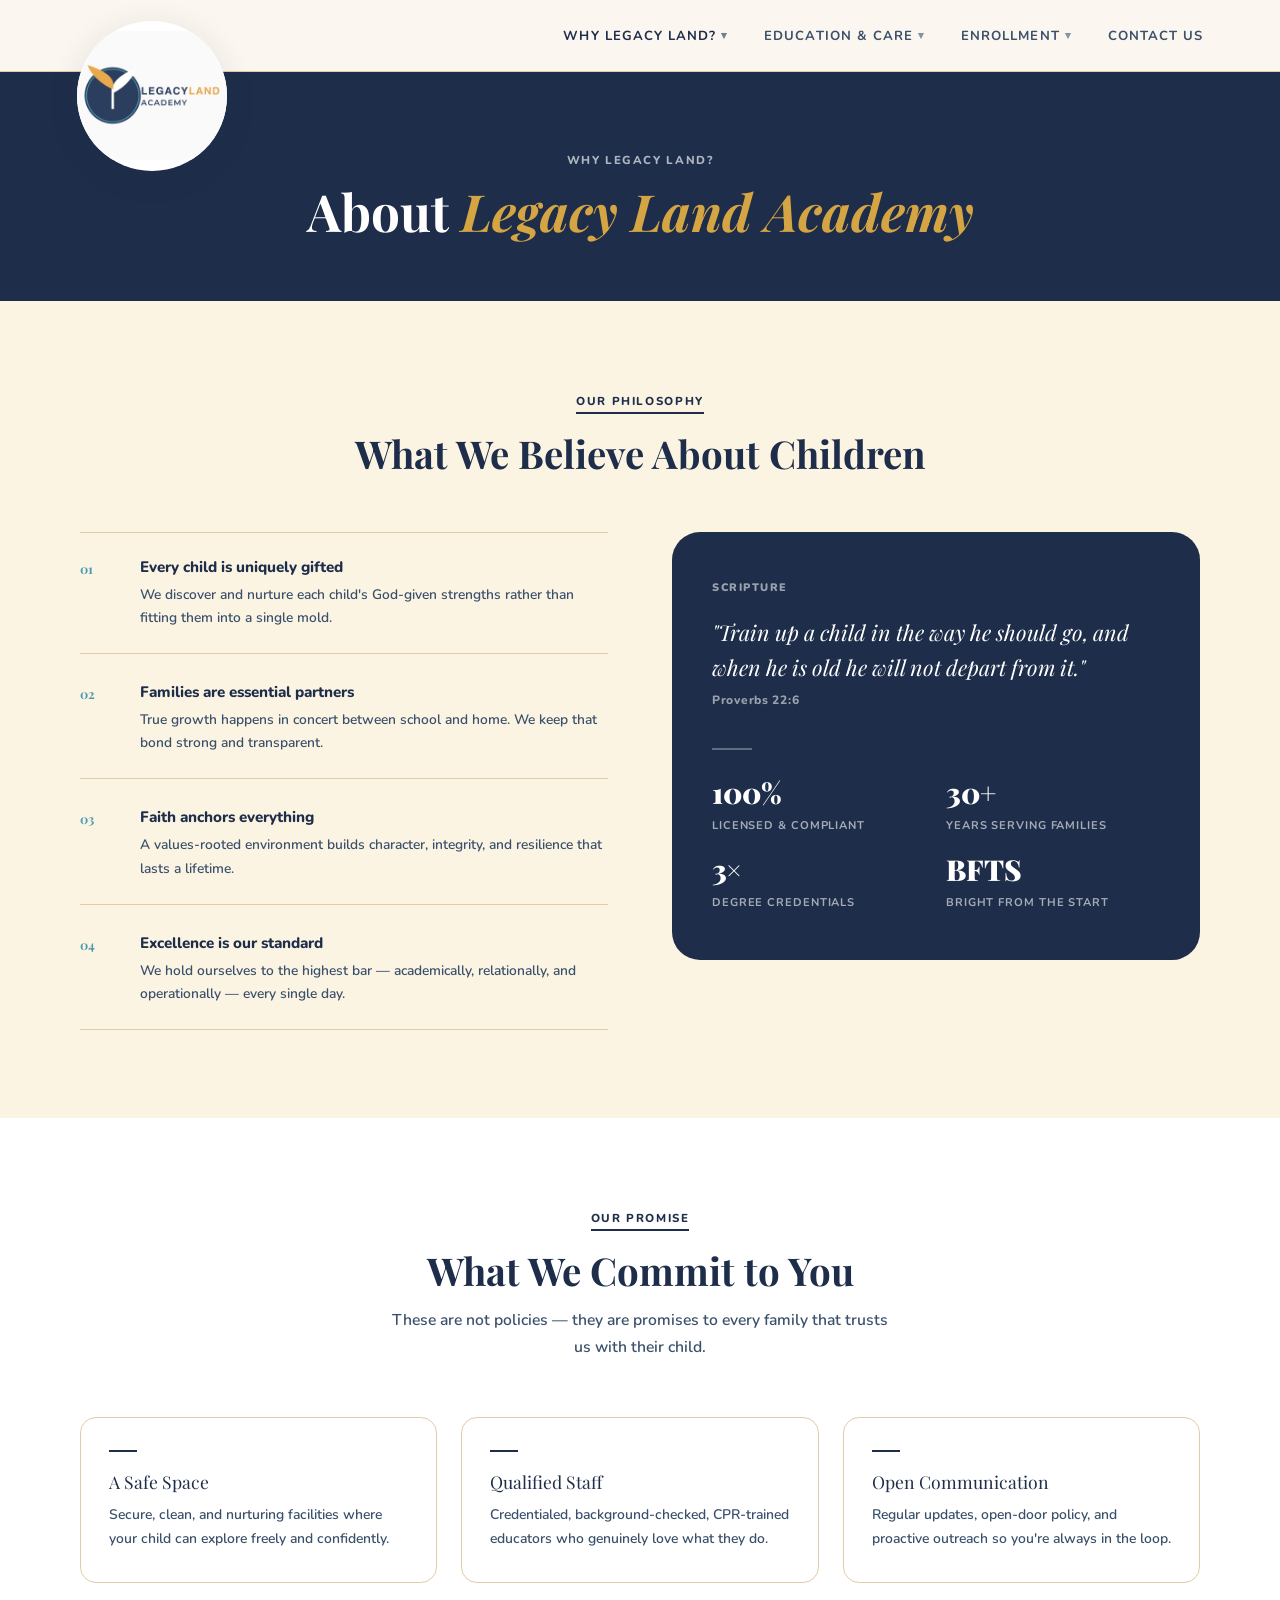
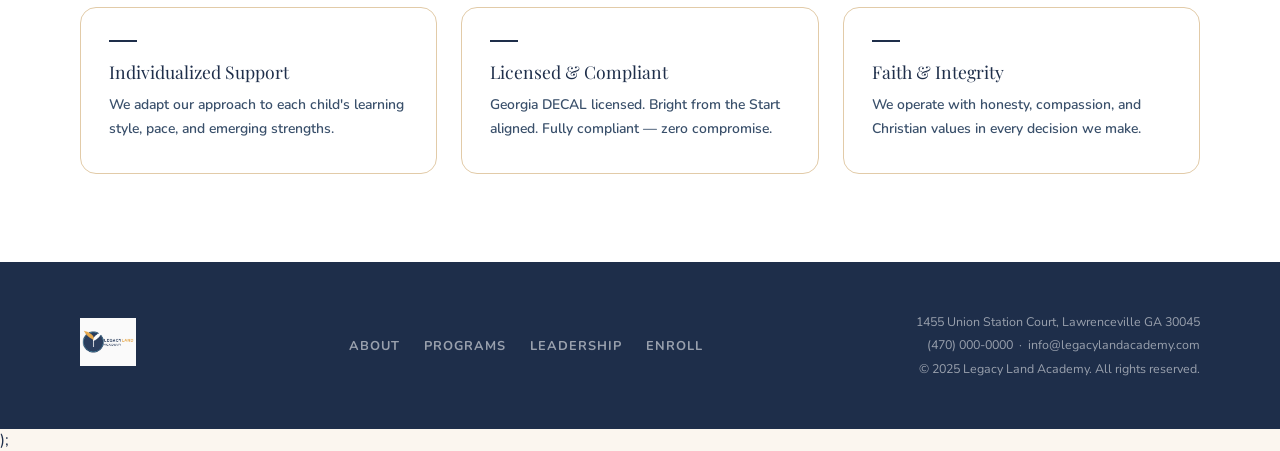
==== about.html @ 44a1209a "done" ====
<!DOCTYPE html>
<html lang="en">
<head>
<meta charset="UTF-8">
<meta name="viewport" content="width=device-width, initial-scale=1.0">
<title>About – Legacy Land Academy</title>
<link href="https://fonts.googleapis.com/css2?family=Nunito:wght@400;600;700;800;900&family=Playfair+Display:ital,wght@0,700;0,900;1,700&display=swap" rel="stylesheet">
<link rel="stylesheet" href="styles.css">
<style>
  .page-hero {
    background: var(--green);
    padding: 80px 6% 60px;
    text-align: center;
    color: #fff;
  }
  .page-hero-eyebrow {
    font-size: 0.72rem; font-weight: 800;
    text-transform: uppercase; letter-spacing: 0.14em;
    opacity: 0.65; display: block; margin-bottom: 14px;
  }
  .page-hero-title {
    font-family: 'Playfair Display', serif;
    font-size: clamp(2.2rem, 4vw, 3.2rem);
    line-height: 1.15;
  }
  .page-hero-title em { font-style: italic; opacity: 0.85; }

  /* PHILOSOPHY */
  .philosophy { padding: 88px 6%; background: var(--gold-pale); }

  .philosophy-inner {
    max-width: 1120px; margin: 0 auto;
    display: grid; grid-template-columns: 1fr 1fr; gap: 64px;
    align-items: start;
  }

  .beliefs { display: flex; flex-direction: column; gap: 4px; }

  .belief {
    padding: 24px 0;
    border-bottom: 1px solid var(--tan);
    display: grid; grid-template-columns: 40px 1fr; gap: 20px;
    align-items: start;
    transition: padding-left 0.2s;
    cursor: default;
  }
  .belief:hover { padding-left: 6px; }
  .belief:first-child { border-top: 1px solid var(--tan); }

  .belief-num {
    font-family: 'Playfair Display', serif;
    font-size: 0.8rem; font-weight: 700;
    color: var(--tan-dark); padding-top: 3px;
  }

  .belief-title { font-size: 0.95rem; font-weight: 800; color: var(--charcoal); margin-bottom: 6px; }
  .belief-body { font-size: 0.86rem; color: var(--charcoal-mid); line-height: 1.68; font-weight: 600; }

  .verse-card {
    background: var(--green);
    border-radius: var(--radius-lg);
    padding: 48px 40px;
    color: #fff;
    position: sticky; top: 100px;
  }
  .verse-label { font-size: 0.68rem; font-weight: 900; text-transform: uppercase; letter-spacing: 0.14em; opacity: 0.55; margin-bottom: 20px; display: block; }
  .verse-text { font-family: 'Playfair Display', serif; font-size: 1.35rem; font-style: italic; line-height: 1.6; margin-bottom: 8px; }
  .verse-ref { font-size: 0.75rem; font-weight: 800; opacity: 0.55; letter-spacing: 0.06em; display: block; margin-bottom: 40px; }
  .verse-rule { width: 40px; height: 2px; background: rgba(255,255,255,0.3); margin: 28px 0; }
  .verse-stats { display: grid; grid-template-columns: 1fr 1fr; gap: 20px; }
  .vstat strong { display: block; font-family: 'Playfair Display', serif; font-size: 1.8rem; font-weight: 900; line-height: 1; margin-bottom: 6px; }
  .vstat span { font-size: 0.7rem; font-weight: 700; opacity: 0.6; text-transform: uppercase; letter-spacing: 0.08em; }

  /* COMMITMENT */
  .commitment { padding: 88px 6%; background: var(--white); }

  .commitment-grid { display: grid; grid-template-columns: repeat(3,1fr); gap: 24px; }

  .commit-card {
    padding: 32px 28px;
    border: 1px solid var(--tan);
    border-radius: var(--radius);
    background: var(--white);
    transition: background 0.22s, box-shadow 0.22s;
  }
  .commit-card:hover { background: var(--green-pale); box-shadow: var(--shadow-soft); }

  .commit-rule { width: 28px; height: 2px; background: var(--green); margin-bottom: 18px; display: block; transition: width 0.3s; }
  .commit-card:hover .commit-rule { width: 48px; }

  .commit-title { font-family: 'Playfair Display', serif; font-size: 1.1rem; color: var(--charcoal); margin-bottom: 10px; }
  .commit-text { font-size: 0.87rem; color: var(--charcoal-mid); line-height: 1.7; font-weight: 600; }

  @media (max-width: 768px) {
    .philosophy-inner { grid-template-columns: 1fr; }
    .commitment-grid { grid-template-columns: 1fr; }
  }
</style>
</head>
<body class="page-body">
<script src="nav.js"></script>

<div class="page-hero">
  <span class="page-hero-eyebrow">Why Legacy Land?</span>
  <h1 class="page-hero-title">About <em>Legacy Land Academy</em></h1>
</div>

<!-- PHILOSOPHY / BELIEFS -->
<section class="philosophy">
  <div class="section-wrap">
    <div class="section-header reveal">
      <span class="eyebrow">Our Philosophy</span>
      <h2 class="section-title">What We Believe About Children</h2>
    </div>
    <div class="philosophy-inner">
      <div class="beliefs">
        <div class="belief reveal reveal-d1">
          <span class="belief-num">01</span>
          <div>
            <div class="belief-title">Every child is uniquely gifted</div>
            <p class="belief-body">We discover and nurture each child's God-given strengths rather than fitting them into a single mold.</p>
          </div>
        </div>
        <div class="belief reveal reveal-d2">
          <span class="belief-num">02</span>
          <div>
            <div class="belief-title">Families are essential partners</div>
            <p class="belief-body">True growth happens in concert between school and home. We keep that bond strong and transparent.</p>
          </div>
        </div>
        <div class="belief reveal reveal-d3">
          <span class="belief-num">03</span>
          <div>
            <div class="belief-title">Faith anchors everything</div>
            <p class="belief-body">A values-rooted environment builds character, integrity, and resilience that lasts a lifetime.</p>
          </div>
        </div>
        <div class="belief reveal reveal-d4">
          <span class="belief-num">04</span>
          <div>
            <div class="belief-title">Excellence is our standard</div>
            <p class="belief-body">We hold ourselves to the highest bar — academically, relationally, and operationally — every single day.</p>
          </div>
        </div>
      </div>
      <div class="verse-card reveal reveal-d2">
        <span class="verse-label">Scripture</span>
        <p class="verse-text">"Train up a child in the way he should go, and when he is old he will not depart from it."</p>
        <span class="verse-ref">Proverbs 22:6</span>
        <div class="verse-rule"></div>
        <div class="verse-stats">
          <div class="vstat"><strong>100%</strong><span>Licensed &amp; Compliant</span></div>
          <div class="vstat"><strong>30+</strong><span>Years Serving Families</span></div>
          <div class="vstat"><strong>3×</strong><span>Degree Credentials</span></div>
          <div class="vstat"><strong>BFTS</strong><span>Bright From the Start</span></div>
        </div>
      </div>
    </div>
  </div>
</section>

<!-- COMMITMENT -->
<section class="commitment">
  <div class="section-wrap">
    <div class="section-header reveal">
      <span class="eyebrow">Our Promise</span>
      <h2 class="section-title">What We Commit to You</h2>
      <p class="section-sub">These are not policies — they are promises to every family that trusts us with their child.</p>
    </div>
    <div class="commitment-grid">
      <div class="commit-card reveal reveal-d1">
        <span class="commit-rule"></span>
        <div class="commit-title">A Safe Space</div>
        <p class="commit-text">Secure, clean, and nurturing facilities where your child can explore freely and confidently.</p>
      </div>
      <div class="commit-card reveal reveal-d2">
        <span class="commit-rule"></span>
        <div class="commit-title">Qualified Staff</div>
        <p class="commit-text">Credentialed, background-checked, CPR-trained educators who genuinely love what they do.</p>
      </div>
      <div class="commit-card reveal reveal-d3">
        <span class="commit-rule"></span>
        <div class="commit-title">Open Communication</div>
        <p class="commit-text">Regular updates, open-door policy, and proactive outreach so you're always in the loop.</p>
      </div>
      <div class="commit-card reveal reveal-d4">
        <span class="commit-rule"></span>
        <div class="commit-title">Individualized Support</div>
        <p class="commit-text">We adapt our approach to each child's learning style, pace, and emerging strengths.</p>
      </div>
      <div class="commit-card reveal reveal-d5">
        <span class="commit-rule"></span>
        <div class="commit-title">Licensed &amp; Compliant</div>
        <p class="commit-text">Georgia DECAL licensed. Bright from the Start aligned. Fully compliant — zero compromise.</p>
      </div>
      <div class="commit-card reveal reveal-d6">
        <span class="commit-rule"></span>
        <div class="commit-title">Faith &amp; Integrity</div>
        <p class="commit-text">We operate with honesty, compassion, and Christian values in every decision we make.</p>
      </div>
    </div>
  </div>
</section>

<footer>
  <div class="footer-inner">
    <div class="footer-logo"><img src="images/logo.png" alt="Legacy Land Academy"></div>
    <ul class="footer-links">
      <li><a href="about.html">About</a></li>
      <li><a href="programs.html">Programs</a></li>
      <li><a href="leadership.html">Leadership</a></li>
      <li><a href="request-info.html">Enroll</a></li>
    </ul>
    <div class="footer-right">
      1455 Union Station Court, Lawrenceville GA 30045<br>
      <a href="tel:4700000000">(470) 000-0000</a> &nbsp;·&nbsp;
      <a href="mailto:info@legacylandacademy.com">info@legacylandacademy.com</a><br>
      &copy; 2025 Legacy Land Academy. All rights reserved.
    </div>
  </div>
</footer>

);
<script src="main.js"></script>
</body>
</html>
---- styles.css ----
/* ── TOKENS ── */
:root {
  --cream: #FBF6EF;
  --white: #FFFFFF;
  --tan: #E2CBA8;
  --tan-dark: #4A9BAF;
  --charcoal: #1E2E4A;
  --charcoal-mid: #3A506B;
  --charcoal-light: #7A90AA;
  --green: #1E2E4A;
  --green-mid: #2A3F63;
  --green-light: #4A9BAF;
  --green-pale: #E8EDF5;
  --gold: #C9963A;
  --gold-pale: #FBF4E3;
  --shadow-soft: 0 2px 16px rgba(30,46,74,0.07);
  --shadow-card: 0 6px 32px rgba(30,46,74,0.11);
  --shadow-float: 0 16px 56px rgba(30,46,74,0.14);
  --radius: 16px;
  --radius-lg: 28px;
}

* { margin: 0; padding: 0; box-sizing: border-box; }
html { scroll-behavior: smooth; }

body {
  font-family: 'Nunito', sans-serif;
  background: var(--cream);
  color: var(--charcoal);
  overflow-x: hidden;
}

/* ── NAV ── */
#site-nav {
  position: fixed; top: 0; left: 0; right: 0; z-index: 1000;
  background: rgba(251,246,239,0.97);
  backdrop-filter: blur(20px);
  border-bottom: 1px solid var(--tan);
  height: 72px;
  display: flex; align-items: center;
  padding: 0 6%;
  justify-content: space-between;
  overflow: visible;
}

.nav-logo {
  position: relative;
  z-index: 1001;
}

.nav-logo img {
  height: 150px; width: 150px;
  border-radius: 50%;
  object-fit: contain;
  display: block;
  border: none;
  box-shadow: var(--shadow-card);
  position: relative;
  top: 60px;
  background: #ffffff;
  transition: height 0.35s ease, width 0.35s ease, top 0.35s ease, box-shadow 0.35s ease;
}

/* Scrolled state — logo shrinks into nav */
#site-nav.scrolled .nav-logo img {
  height: 56px; width: 56px;
  top: 0;
  box-shadow: var(--shadow-soft);
}

#site-nav {
  transition: height 0.35s ease, background 0.35s ease;
}

#site-nav.scrolled {
  height: 64px;
  background: rgba(251,246,239,0.99);
  box-shadow: 0 2px 20px rgba(46,42,37,0.1);
}

.nav-links {
  display: flex; align-items: center; gap: 36px; list-style: none;
}

/* top-level items */
.has-dropdown { position: relative; }

.nav-parent {
  text-decoration: none;
  color: var(--charcoal-mid);
  font-weight: 700;
  font-size: 0.82rem;
  letter-spacing: 0.08em;
  text-transform: uppercase;
  transition: color 0.2s;
  cursor: pointer;
  display: flex; align-items: center; gap: 5px;
}

.has-dropdown .nav-parent::after {
  content: '▾';
  font-size: 0.7rem;
  opacity: 0.6;
  transition: transform 0.2s;
}

.has-dropdown:hover .nav-parent,
.has-dropdown.open .nav-parent { color: var(--green); }
.has-dropdown.open .nav-parent::after { transform: rotate(180deg); }

.nav-parent.active { color: var(--green); }

/* dropdown */
.dropdown {
  display: none;
  position: absolute; top: 100%; left: 50%;
  transform: translateX(-50%);
  padding-top: 12px;
  background: transparent;
  list-style: none;
  min-width: 180px;
  z-index: 1001;
}

.dropdown::before {
  content: '';
  position: absolute; top: 12px; left: 0; right: 0; bottom: 0;
  background: var(--white);
  border: 1px solid var(--tan);
  border-radius: 10px;
  box-shadow: var(--shadow-card);
  z-index: -1;
}

.dropdown li a {
  position: relative; z-index: 1;
}

.has-dropdown.open .dropdown { display: block; }

.dropdown li a {
  display: block;
  padding: 12px 20px;
  text-decoration: none;
  color: var(--charcoal-mid);
  font-size: 0.82rem;
  font-weight: 700;
  letter-spacing: 0.04em;
  transition: background 0.15s, color 0.15s;
}

.dropdown li a:hover,
.dropdown li a.active {
  background: var(--green-pale);
  color: var(--green);
}

/* ── PAGE CHROME ── */
.page-body { padding-top: 72px; }

/* ── SHARED SECTION STYLES ── */
section { position: relative; z-index: 1; }

.section-wrap { max-width: 1120px; margin: 0 auto; }

.section-header { text-align: center; margin-bottom: 56px; }

.eyebrow {
  display: inline-block;
  font-size: 0.72rem; font-weight: 800;
  text-transform: uppercase; letter-spacing: 0.14em;
  color: var(--green);
  border-bottom: 2px solid var(--green);
  padding-bottom: 3px;
  margin-bottom: 16px;
}

.section-title {
  font-family: 'Playfair Display', serif;
  font-size: clamp(1.9rem, 3vw, 2.6rem);
  color: var(--charcoal); line-height: 1.2; margin-bottom: 14px;
}

.section-sub {
  font-size: 0.98rem; color: var(--charcoal-mid);
  max-width: 500px; margin: 0 auto;
  line-height: 1.72; font-weight: 600;
}

/* ── BUTTONS ── */
.btn-primary {
  background: var(--green);
  color: #fff;
  padding: 14px 32px;
  border-radius: 6px;
  font-weight: 800;
  font-size: 0.9rem;
  text-decoration: none;
  letter-spacing: 0.04em;
  transition: background 0.2s, transform 0.2s;
  display: inline-block;
}
.btn-primary:hover { background: var(--green-mid); transform: translateY(-2px); }

.btn-outline {
  background: var(--gold);
  color: var(--white);
  padding: 14px 28px;
  border-radius: 6px;
  font-weight: 800;
  font-size: 0.9rem;
  text-decoration: none;
  letter-spacing: 0.04em;
  border: 2px solid var(--gold);
  transition: background 0.2s, transform 0.2s;
  display: inline-block;
}
.btn-outline:hover { background: #b8842e; border-color: #b8842e; transform: translateY(-2px); }

/* ── SCROLL REVEAL ── */
.reveal { opacity: 0; transform: translateY(24px); transition: opacity 0.55s ease, transform 0.55s ease; }
.reveal.visible { opacity: 1; transform: none; }
.reveal-d1 { transition-delay: 0.05s; }
.reveal-d2 { transition-delay: 0.12s; }
.reveal-d3 { transition-delay: 0.19s; }
.reveal-d4 { transition-delay: 0.26s; }
.reveal-d5 { transition-delay: 0.33s; }
.reveal-d6 { transition-delay: 0.40s; }

/* ── FOOTER ── */
footer {
  background: var(--charcoal);
  color: rgba(255,255,255,0.55);
  padding: 48px 6%;
}

.footer-inner {
  max-width: 1120px; margin: 0 auto;
  display: flex; justify-content: space-between; align-items: center;
  flex-wrap: wrap; gap: 20px;
}

.footer-logo img { height: 48px; width: auto; }

.footer-links {
  display: flex; gap: 24px; list-style: none; flex-wrap: wrap;
}

.footer-links a {
  color: rgba(255,255,255,0.55);
  text-decoration: none;
  font-size: 0.8rem; font-weight: 700;
  text-transform: uppercase; letter-spacing: 0.08em;
  transition: color 0.2s;
}
.footer-links a:hover { color: #fff; }

.footer-right {
  font-size: 0.78rem; line-height: 1.9; text-align: right;
}
.footer-right a { color: rgba(255,255,255,0.55); text-decoration: none; }
.footer-right a:hover { color: #fff; }

/* ── BLANK PAGE ── */
.blank-page {
  min-height: calc(100vh - 72px);
  display: flex; flex-direction: column;
  align-items: center; justify-content: center;
  text-align: center; padding: 80px 6%;
}

.page-hero-title em { color: #F5B942; font-style: italic; }

.blank-page-title {
  font-family: 'Playfair Display', serif;
  font-size: clamp(2.2rem, 4vw, 3.2rem);
  color: var(--charcoal); margin-bottom: 16px;
}

.blank-page-sub {
  color: var(--charcoal-light);
  font-size: 1rem; font-weight: 600;
}
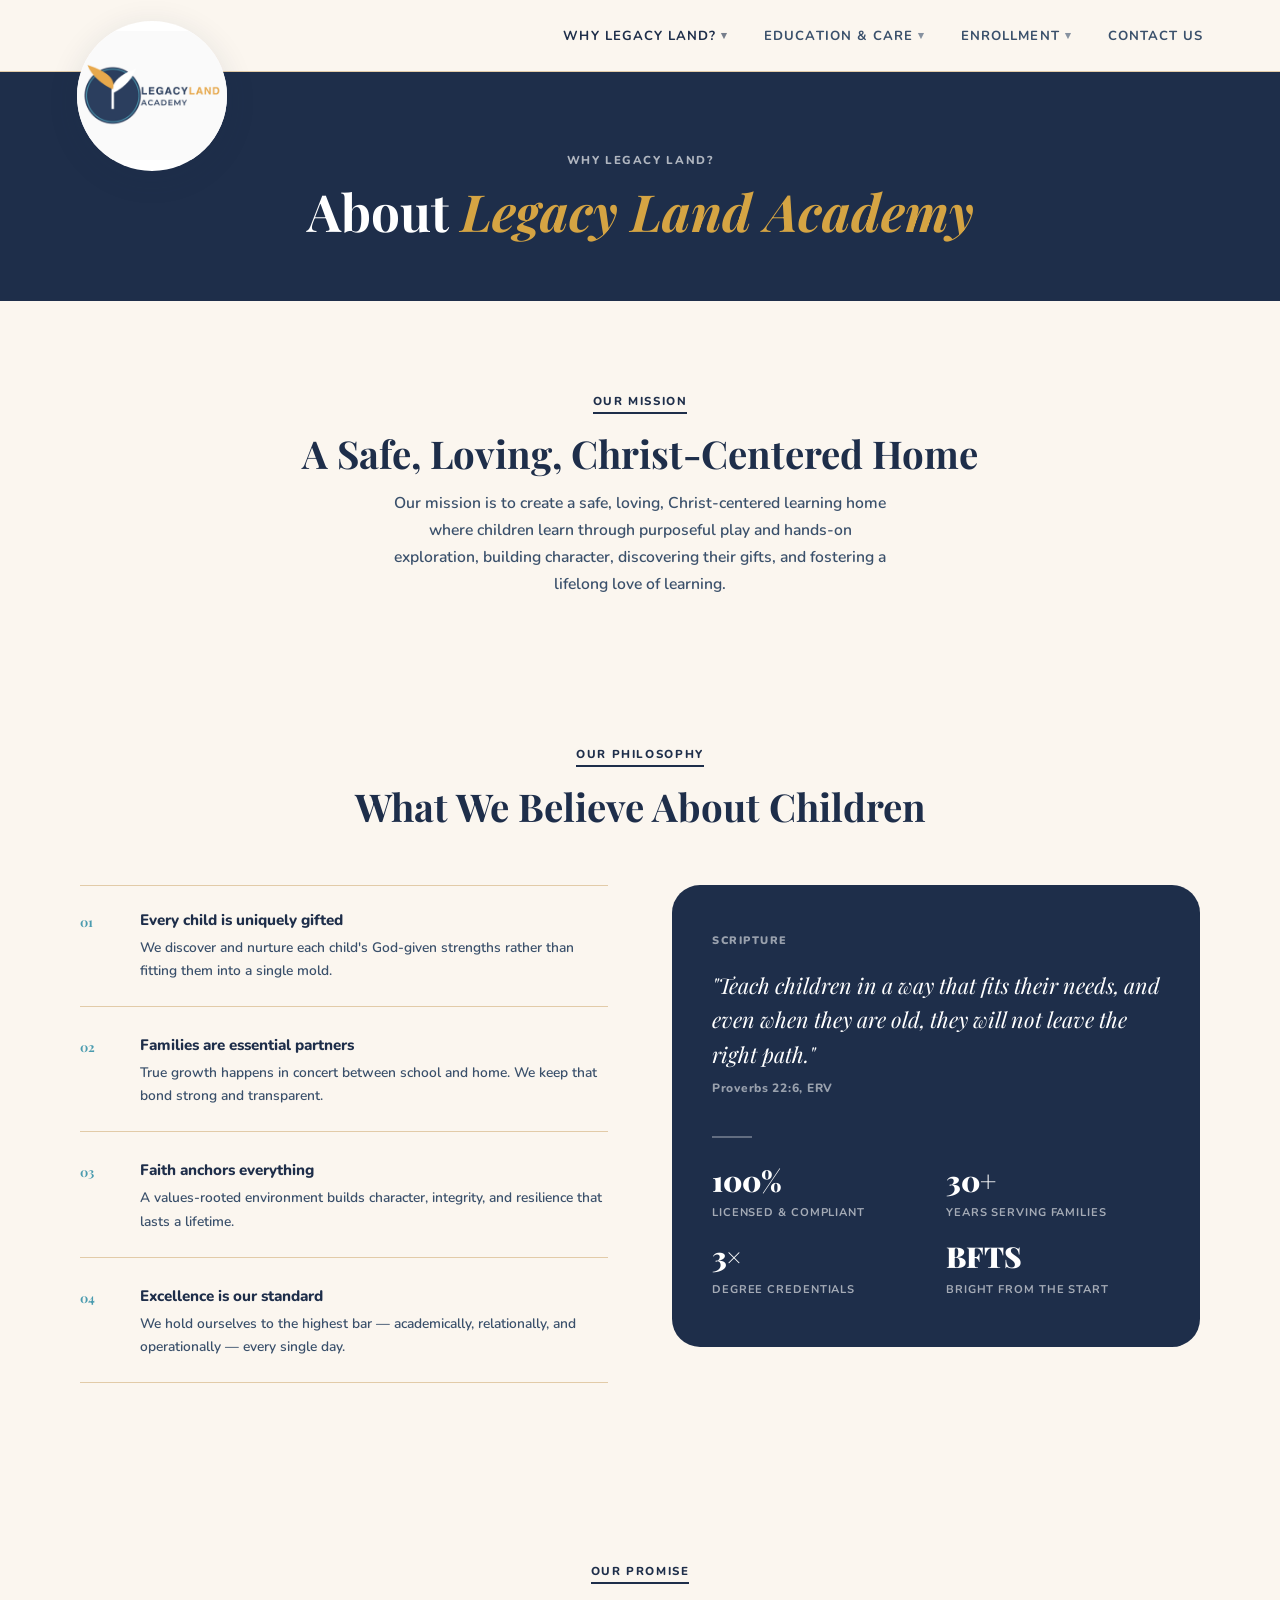
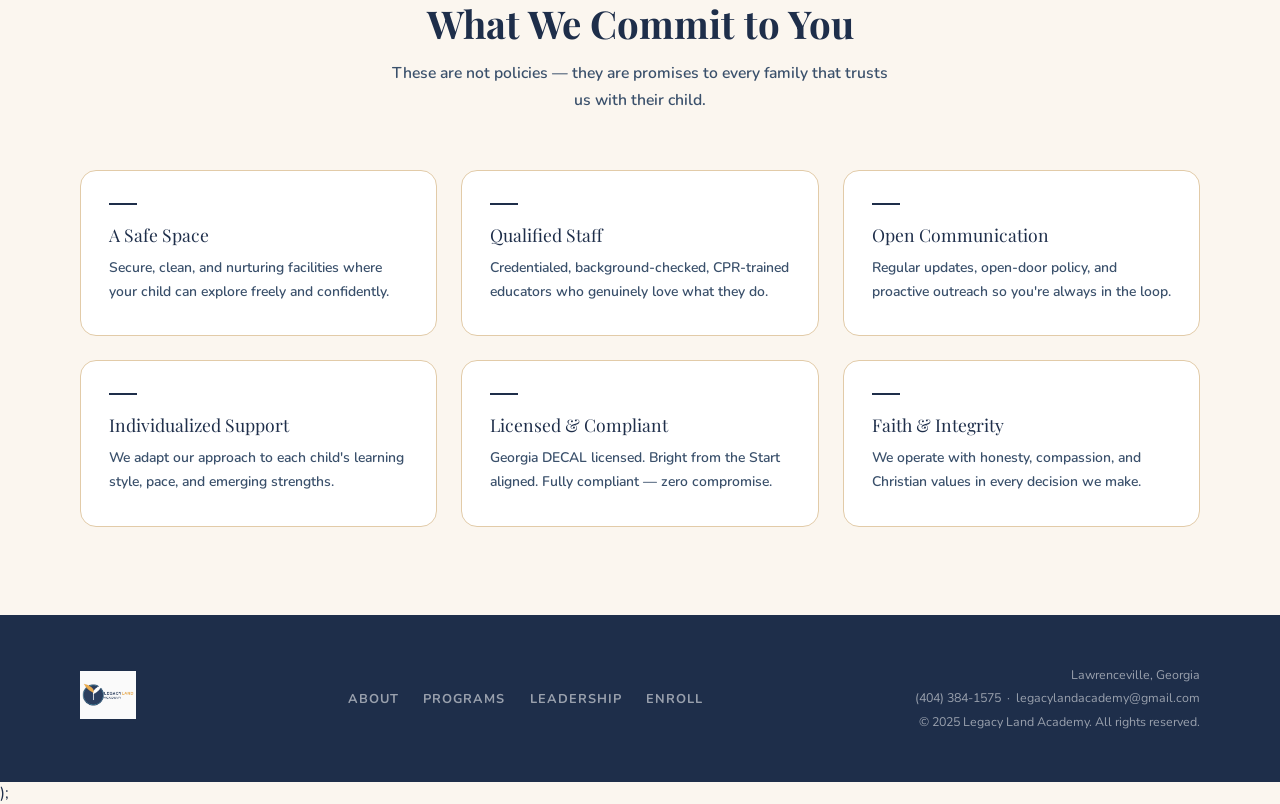
==== commit 129b8787: "UPDATE" ====
--- a/about.html
+++ b/about.html
@@ -26,7 +26,7 @@
   .page-hero-title em { font-style: italic; opacity: 0.85; }
 
   /* PHILOSOPHY */
-  .philosophy { padding: 88px 6%; background: var(--gold-pale); }
+  .philosophy { padding: 88px 6%; background: var(--cream); }
 
   .philosophy-inner {
     max-width: 1120px; margin: 0 auto;
@@ -72,7 +72,7 @@
   .vstat span { font-size: 0.7rem; font-weight: 700; opacity: 0.6; text-transform: uppercase; letter-spacing: 0.08em; }
 
   /* COMMITMENT */
-  .commitment { padding: 88px 6%; background: var(--white); }
+  .commitment { padding: 88px 6%; background: var(--cream); }
 
   .commitment-grid { display: grid; grid-template-columns: repeat(3,1fr); gap: 24px; }
 
@@ -105,6 +105,17 @@
   <h1 class="page-hero-title">About <em>Legacy Land Academy</em></h1>
 </div>
 
+<!-- MISSION -->
+<section class="philosophy" style="padding-bottom: 0;">
+  <div class="section-wrap">
+    <div class="section-header reveal">
+      <span class="eyebrow">Our Mission</span>
+      <h2 class="section-title">A Safe, Loving, Christ-Centered Home</h2>
+      <p class="section-sub">Our mission is to create a safe, loving, Christ-centered learning home where children learn through purposeful play and hands-on exploration, building character, discovering their gifts, and fostering a lifelong love of learning.</p>
+    </div>
+  </div>
+</section>
+
 <!-- PHILOSOPHY / BELIEFS -->
 <section class="philosophy">
   <div class="section-wrap">
@@ -145,8 +156,8 @@
       </div>
       <div class="verse-card reveal reveal-d2">
         <span class="verse-label">Scripture</span>
-        <p class="verse-text">"Train up a child in the way he should go, and when he is old he will not depart from it."</p>
-        <span class="verse-ref">Proverbs 22:6</span>
+        <p class="verse-text">"Teach children in a way that fits their needs, and even when they are old, they will not leave the right path."</p>
+        <span class="verse-ref">Proverbs 22:6, ERV</span>
         <div class="verse-rule"></div>
         <div class="verse-stats">
           <div class="vstat"><strong>100%</strong><span>Licensed &amp; Compliant</span></div>
@@ -212,9 +223,9 @@
       <li><a href="request-info.html">Enroll</a></li>
     </ul>
     <div class="footer-right">
-      1455 Union Station Court, Lawrenceville GA 30045<br>
-      <a href="tel:4700000000">(470) 000-0000</a> &nbsp;·&nbsp;
-      <a href="mailto:info@legacylandacademy.com">info@legacylandacademy.com</a><br>
+      Lawrenceville, Georgia<br>
+      <a href="tel:4043841575">(404) 384-1575</a> &nbsp;·&nbsp;
+      <a href="mailto:legacylandacademy@gmail.com">legacylandacademy@gmail.com</a><br>
       &copy; 2025 Legacy Land Academy. All rights reserved.
     </div>
   </div>
--- a/styles.css
+++ b/styles.css
@@ -261,6 +261,83 @@
 .footer-right a { color: rgba(255,255,255,0.55); text-decoration: none; }
 .footer-right a:hover { color: #fff; }
 
+/* ── MOBILE NAV ── */
+.nav-toggle { display: none; }
+
+body.nav-lock { overflow: hidden; }
+
+@media (max-width: 860px) {
+  #site-nav { padding: 0 5%; }
+
+  .nav-logo img {
+    height: 64px; width: 64px;
+    top: 28px;
+  }
+  #site-nav.scrolled .nav-logo img { height: 44px; width: 44px; top: 0; }
+
+  .nav-toggle {
+    display: flex; flex-direction: column; justify-content: center;
+    align-items: flex-end; gap: 5px;
+    width: 32px; height: 32px;
+    background: none; border: none; cursor: pointer;
+    z-index: 1002; position: relative;
+  }
+  .nav-toggle span {
+    display: block; width: 100%; height: 2px;
+    background: var(--charcoal);
+    transition: transform 0.25s ease, opacity 0.2s ease;
+  }
+  .nav-toggle.active span:nth-child(1) { transform: translateY(7px) rotate(45deg); }
+  .nav-toggle.active span:nth-child(2) { opacity: 0; }
+  .nav-toggle.active span:nth-child(3) { transform: translateY(-7px) rotate(-45deg); width: 100%; }
+
+  .nav-links {
+    position: fixed; top: 64px; left: 0; right: 0; bottom: 0;
+    flex-direction: column; align-items: stretch; gap: 0;
+    background: var(--cream);
+    padding: 8px 6% 40px;
+    overflow-y: auto;
+    transform: translateX(100%);
+    transition: transform 0.3s ease;
+    box-shadow: var(--shadow-card);
+  }
+
+  #site-nav.nav-open .nav-links { transform: translateX(0); }
+
+  .nav-links > li {
+    width: 100%;
+    border-bottom: 1px solid var(--tan);
+  }
+
+  .has-dropdown { position: static; }
+
+  .nav-parent {
+    width: 100%;
+    padding: 18px 0;
+    justify-content: space-between;
+    font-size: 0.95rem;
+  }
+
+  .dropdown {
+    display: none;
+    position: static;
+    transform: none;
+    left: auto;
+    padding-top: 0;
+    min-width: 0;
+    width: 100%;
+  }
+
+  .has-dropdown.open .dropdown { display: block; }
+
+  .dropdown::before { display: none; }
+
+  .dropdown li a {
+    padding: 12px 0 12px 16px;
+    font-size: 0.88rem;
+  }
+}
+
 /* ── BLANK PAGE ── */
 .blank-page {
   min-height: calc(100vh - 72px);
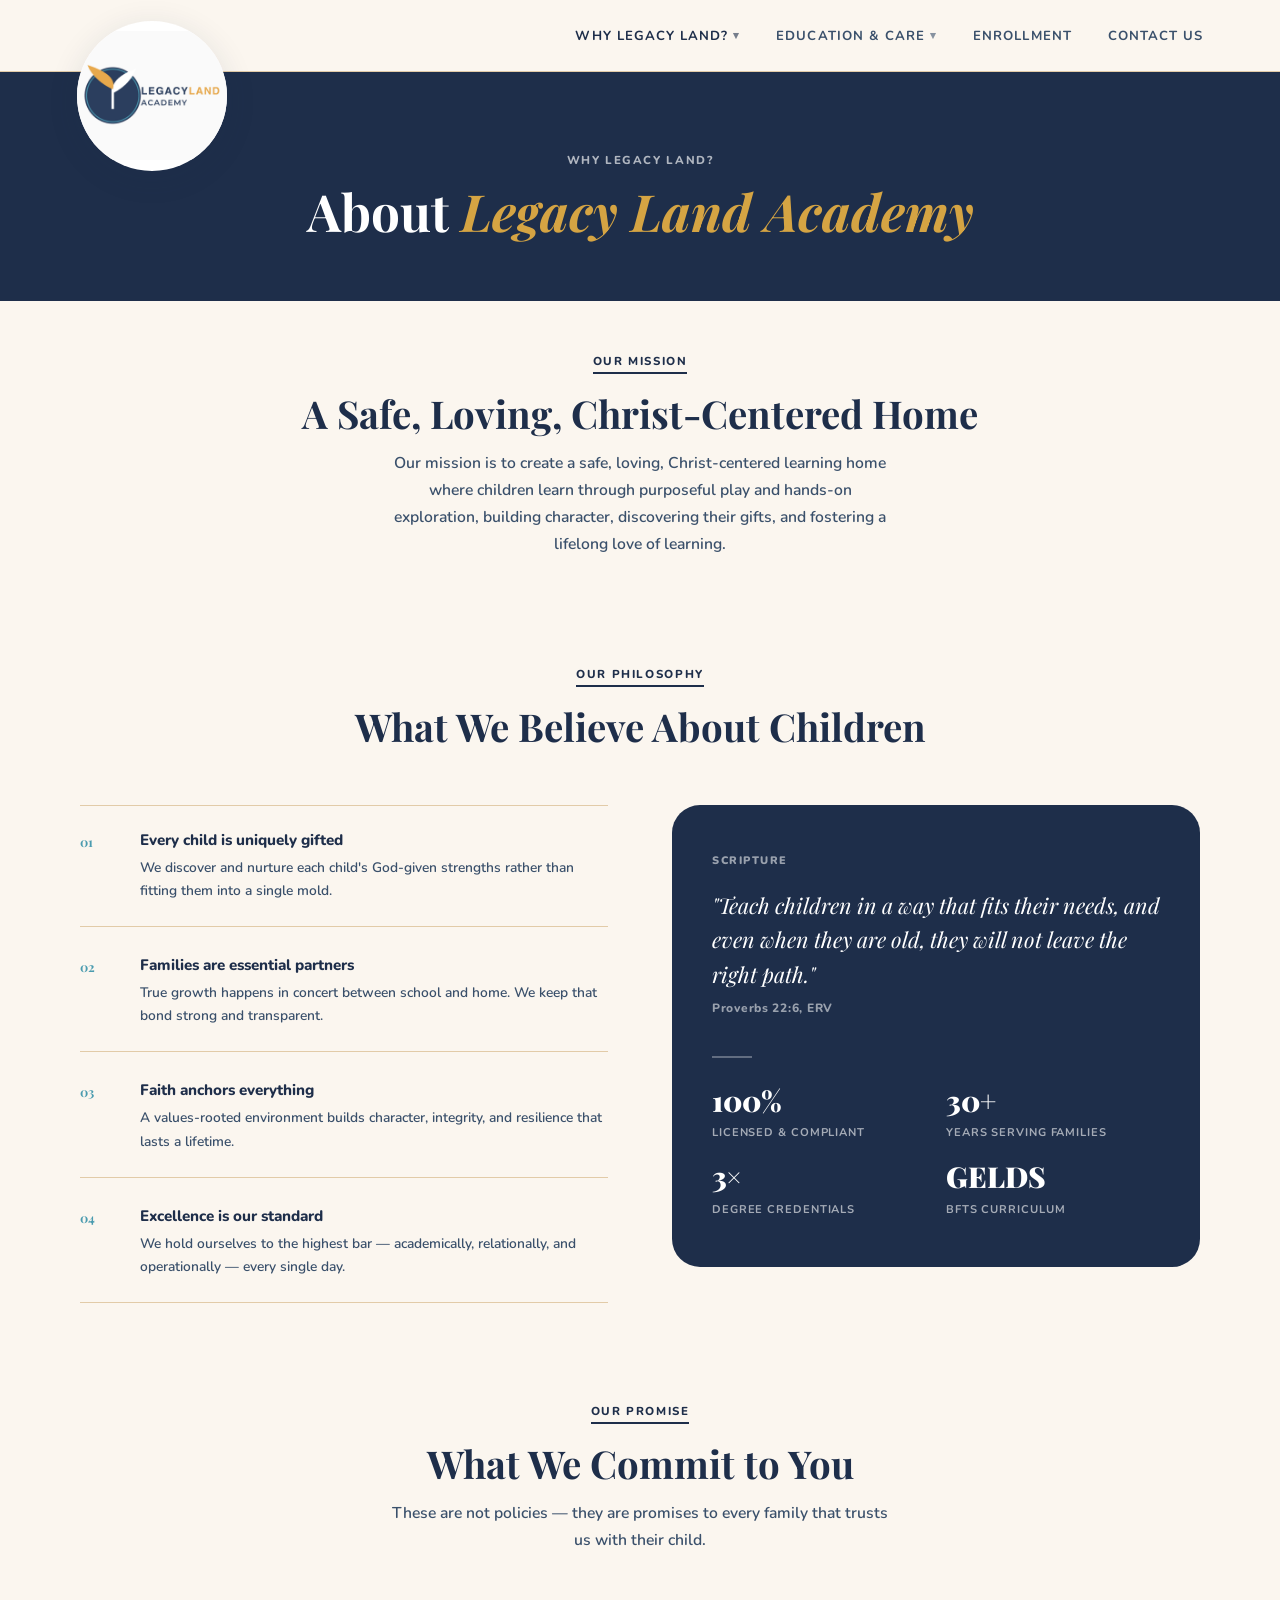
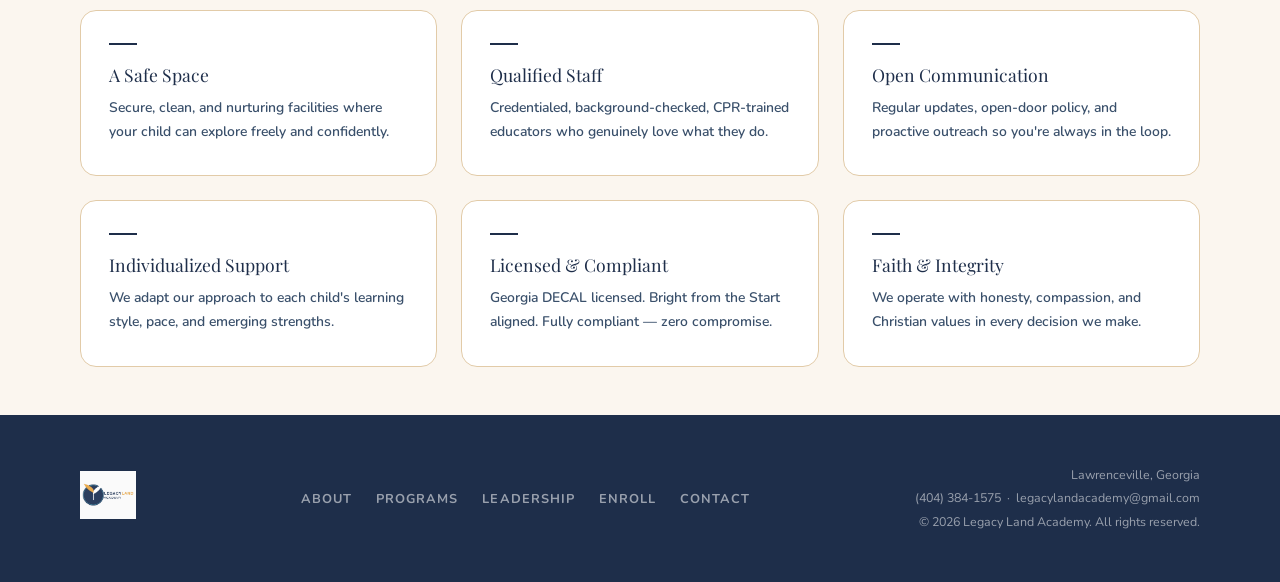
==== commit b5c6ebc0: "final draft" ====
--- a/about.html
+++ b/about.html
@@ -3,9 +3,11 @@
 <head>
 <meta charset="UTF-8">
 <meta name="viewport" content="width=device-width, initial-scale=1.0">
+<meta name="description" content="Learn about Legacy Land Academy's mission, philosophy, and commitment to providing a safe, loving, Christ-centered early childhood education in Lawrenceville, GA.">
 <title>About – Legacy Land Academy</title>
 <link href="https://fonts.googleapis.com/css2?family=Nunito:wght@400;600;700;800;900&family=Playfair+Display:ital,wght@0,700;0,900;1,700&display=swap" rel="stylesheet">
 <link rel="stylesheet" href="styles.css">
+<link rel="icon" href="images/logo.png" type="image/png">
 <style>
   .page-hero {
     background: var(--green);
@@ -26,7 +28,7 @@
   .page-hero-title em { font-style: italic; opacity: 0.85; }
 
   /* PHILOSOPHY */
-  .philosophy { padding: 88px 6%; background: var(--cream); }
+  .philosophy { padding: 48px 6%; background: var(--cream); }
 
   .philosophy-inner {
     max-width: 1120px; margin: 0 auto;
@@ -72,7 +74,7 @@
   .vstat span { font-size: 0.7rem; font-weight: 700; opacity: 0.6; text-transform: uppercase; letter-spacing: 0.08em; }
 
   /* COMMITMENT */
-  .commitment { padding: 88px 6%; background: var(--cream); }
+  .commitment { padding: 48px 6%; background: var(--cream); }
 
   .commitment-grid { display: grid; grid-template-columns: repeat(3,1fr); gap: 24px; }
 
@@ -163,7 +165,7 @@
           <div class="vstat"><strong>100%</strong><span>Licensed &amp; Compliant</span></div>
           <div class="vstat"><strong>30+</strong><span>Years Serving Families</span></div>
           <div class="vstat"><strong>3×</strong><span>Degree Credentials</span></div>
-          <div class="vstat"><strong>BFTS</strong><span>Bright From the Start</span></div>
+          <div class="vstat"><strong>GELDS</strong><span>BFTS Curriculum</span></div>
         </div>
       </div>
     </div>
@@ -221,17 +223,17 @@
       <li><a href="programs.html">Programs</a></li>
       <li><a href="leadership.html">Leadership</a></li>
       <li><a href="request-info.html">Enroll</a></li>
+      <li><a href="contact.html">Contact</a></li>
     </ul>
     <div class="footer-right">
       Lawrenceville, Georgia<br>
       <a href="tel:4043841575">(404) 384-1575</a> &nbsp;·&nbsp;
       <a href="mailto:legacylandacademy@gmail.com">legacylandacademy@gmail.com</a><br>
-      &copy; 2025 Legacy Land Academy. All rights reserved.
+      &copy; 2026 Legacy Land Academy. All rights reserved.
     </div>
   </div>
 </footer>
 
-);
 <script src="main.js"></script>
 </body>
 </html>
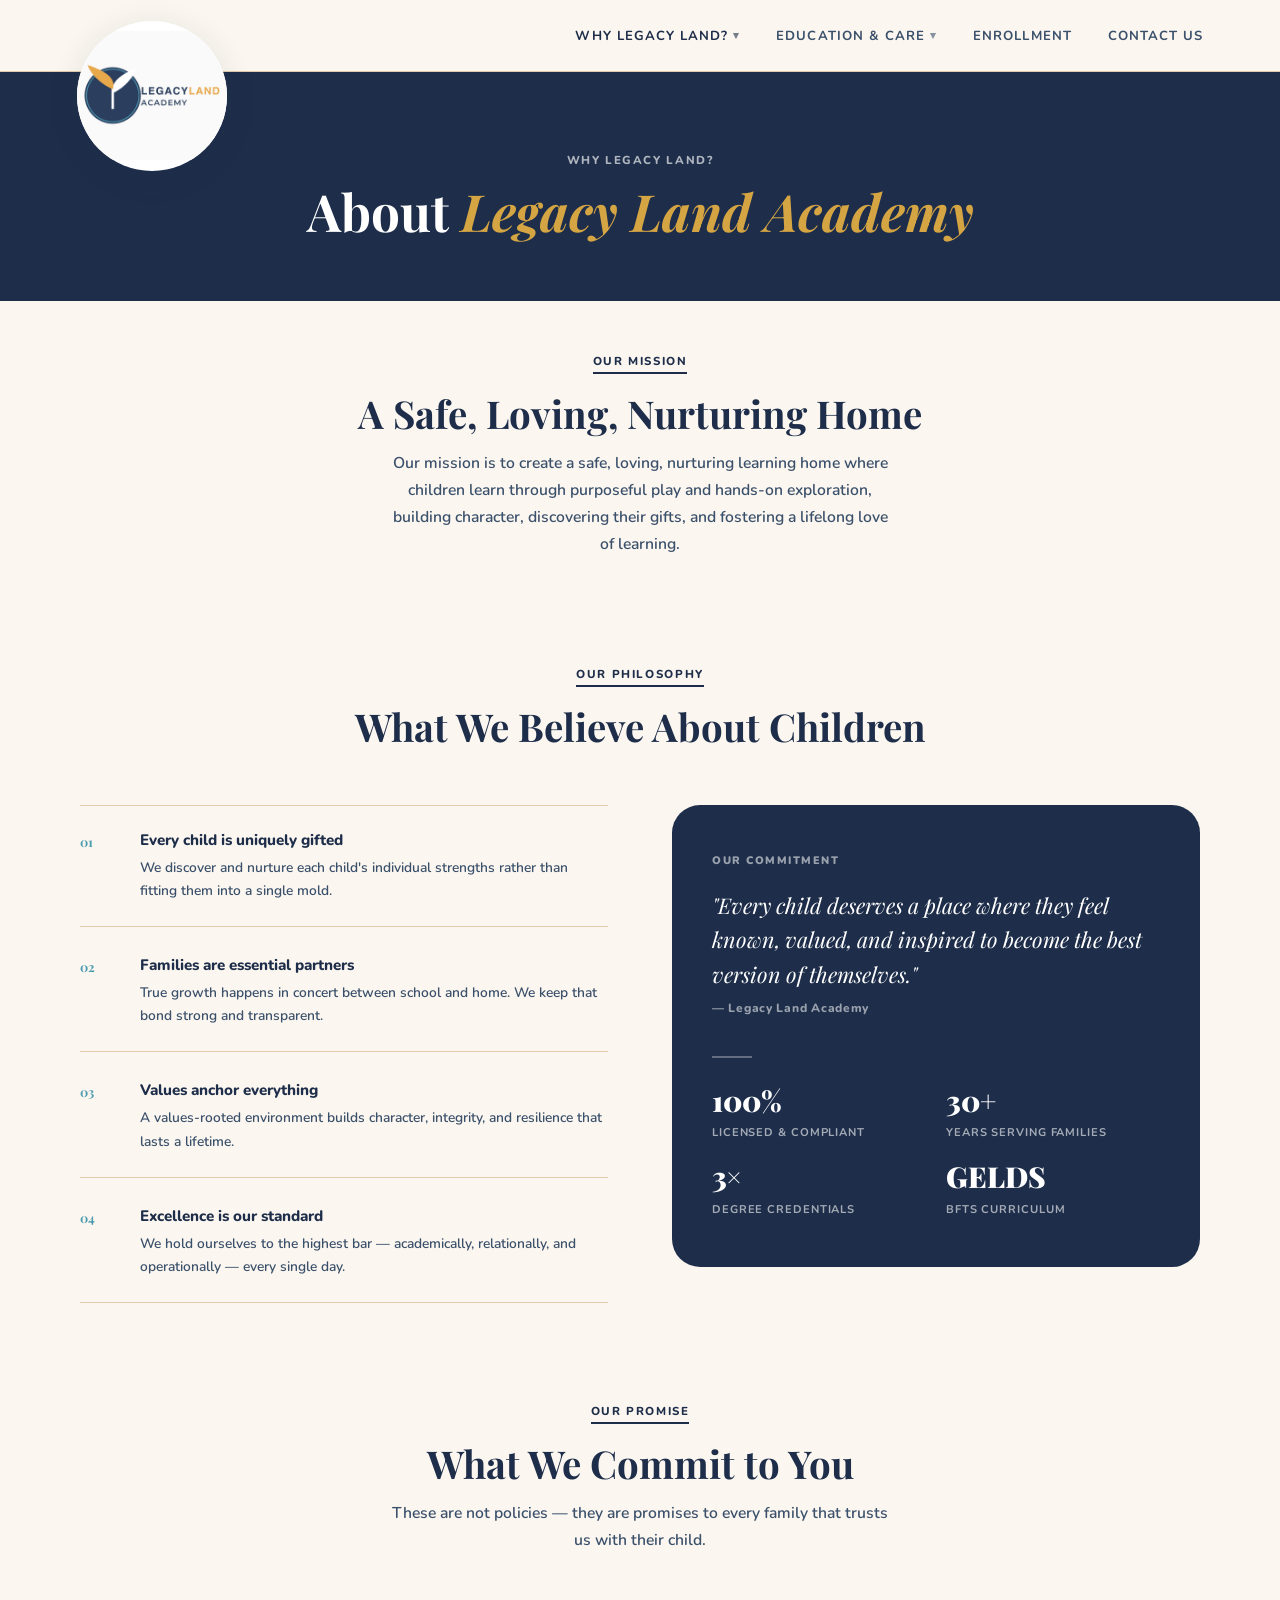
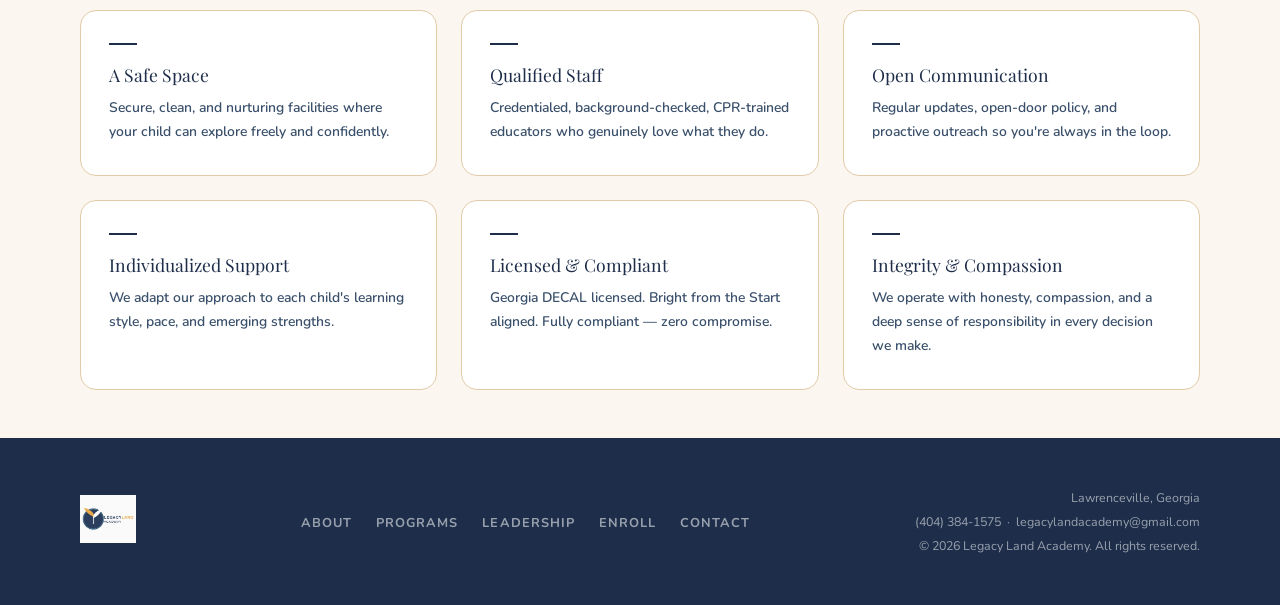
==== commit 9d02e6b9: "done" ====
--- a/about.html
+++ b/about.html
@@ -3,7 +3,7 @@
 <head>
 <meta charset="UTF-8">
 <meta name="viewport" content="width=device-width, initial-scale=1.0">
-<meta name="description" content="Learn about Legacy Land Academy's mission, philosophy, and commitment to providing a safe, loving, Christ-centered early childhood education in Lawrenceville, GA.">
+<meta name="description" content="Learn about Legacy Land Academy's mission, philosophy, and commitment to providing a safe, loving, nurturing early childhood education in Lawrenceville, GA.">
 <title>About – Legacy Land Academy</title>
 <link href="https://fonts.googleapis.com/css2?family=Nunito:wght@400;600;700;800;900&family=Playfair+Display:ital,wght@0,700;0,900;1,700&display=swap" rel="stylesheet">
 <link rel="stylesheet" href="styles.css">
@@ -112,8 +112,8 @@
   <div class="section-wrap">
     <div class="section-header reveal">
       <span class="eyebrow">Our Mission</span>
-      <h2 class="section-title">A Safe, Loving, Christ-Centered Home</h2>
-      <p class="section-sub">Our mission is to create a safe, loving, Christ-centered learning home where children learn through purposeful play and hands-on exploration, building character, discovering their gifts, and fostering a lifelong love of learning.</p>
+      <h2 class="section-title">A Safe, Loving, Nurturing Home</h2>
+      <p class="section-sub">Our mission is to create a safe, loving, nurturing learning home where children learn through purposeful play and hands-on exploration, building character, discovering their gifts, and fostering a lifelong love of learning.</p>
     </div>
   </div>
 </section>
@@ -131,7 +131,7 @@
           <span class="belief-num">01</span>
           <div>
             <div class="belief-title">Every child is uniquely gifted</div>
-            <p class="belief-body">We discover and nurture each child's God-given strengths rather than fitting them into a single mold.</p>
+            <p class="belief-body">We discover and nurture each child's individual strengths rather than fitting them into a single mold.</p>
           </div>
         </div>
         <div class="belief reveal reveal-d2">
@@ -144,7 +144,7 @@
         <div class="belief reveal reveal-d3">
           <span class="belief-num">03</span>
           <div>
-            <div class="belief-title">Faith anchors everything</div>
+            <div class="belief-title">Values anchor everything</div>
             <p class="belief-body">A values-rooted environment builds character, integrity, and resilience that lasts a lifetime.</p>
           </div>
         </div>
@@ -157,9 +157,9 @@
         </div>
       </div>
       <div class="verse-card reveal reveal-d2">
-        <span class="verse-label">Scripture</span>
-        <p class="verse-text">"Teach children in a way that fits their needs, and even when they are old, they will not leave the right path."</p>
-        <span class="verse-ref">Proverbs 22:6, ERV</span>
+        <span class="verse-label">Our Commitment</span>
+        <p class="verse-text">"Every child deserves a place where they feel known, valued, and inspired to become the best version of themselves."</p>
+        <span class="verse-ref">— Legacy Land Academy</span>
         <div class="verse-rule"></div>
         <div class="verse-stats">
           <div class="vstat"><strong>100%</strong><span>Licensed &amp; Compliant</span></div>
@@ -208,8 +208,8 @@
       </div>
       <div class="commit-card reveal reveal-d6">
         <span class="commit-rule"></span>
-        <div class="commit-title">Faith &amp; Integrity</div>
-        <p class="commit-text">We operate with honesty, compassion, and Christian values in every decision we make.</p>
+        <div class="commit-title">Integrity &amp; Compassion</div>
+        <p class="commit-text">We operate with honesty, compassion, and a deep sense of responsibility in every decision we make.</p>
       </div>
     </div>
   </div>
